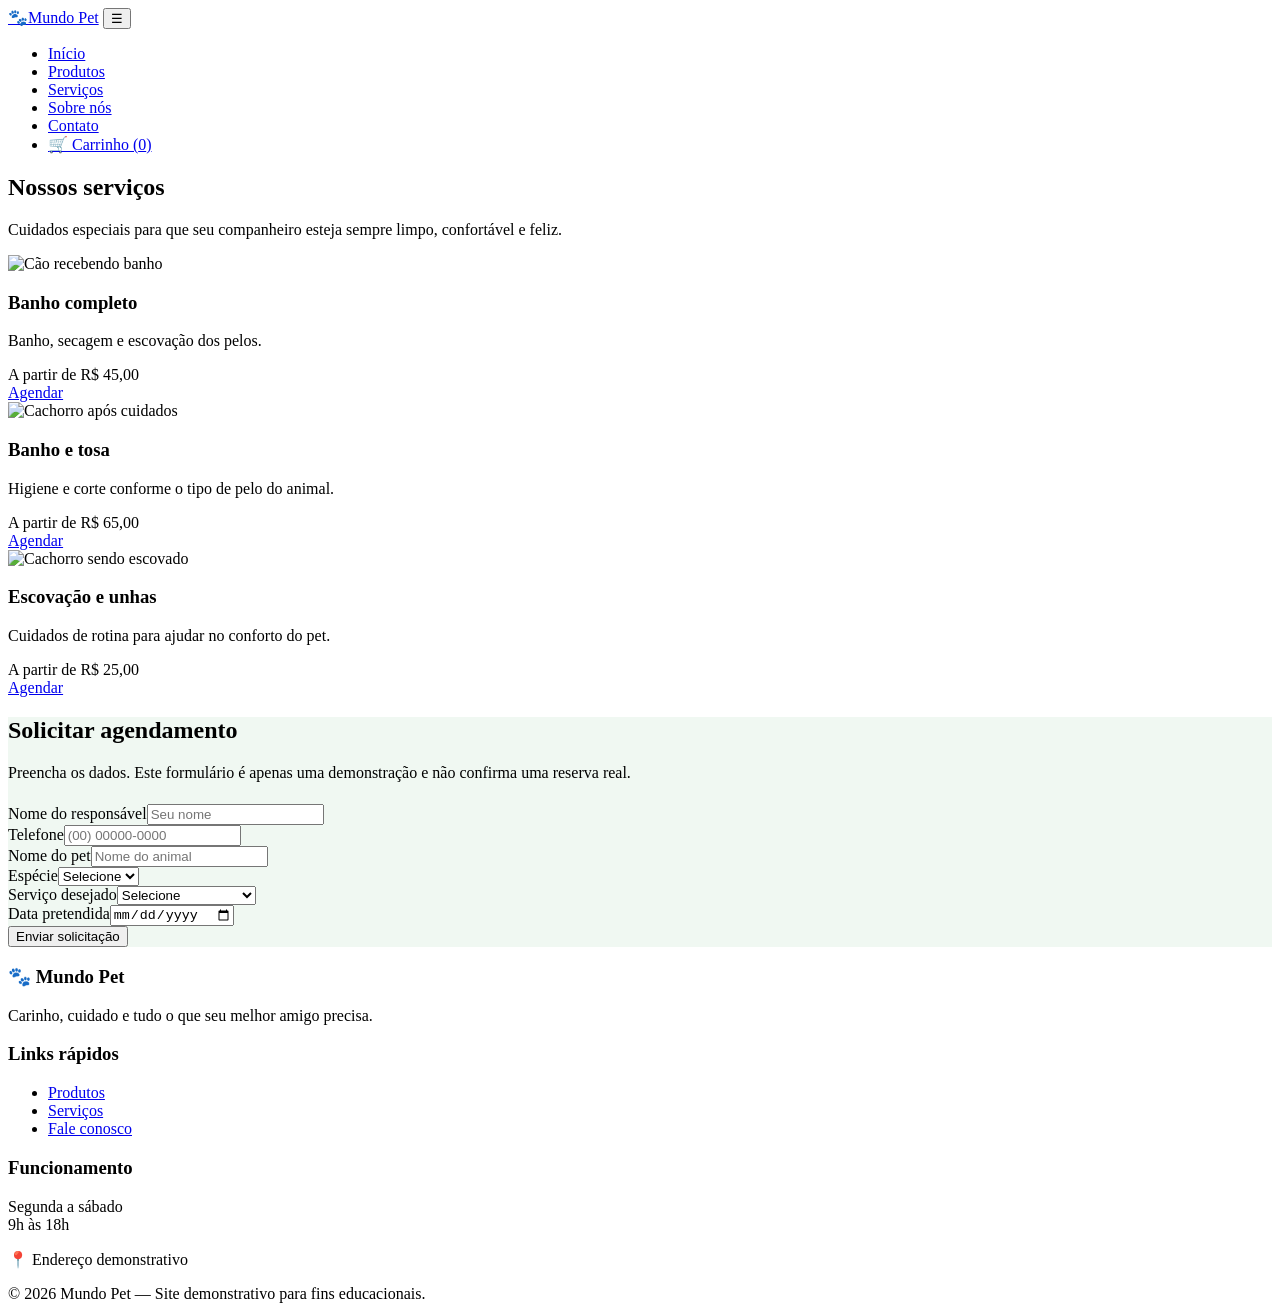
==== servicos.html @ 1e4cd00c "Add files via upload" ====
<!DOCTYPE html>
<html lang="pt-BR">
<head>
  <meta charset="UTF-8">
  <meta name="viewport" content="width=device-width, initial-scale=1.0">
  <meta name="description" content="Mundo Pet: produtos e serviços para cuidar do seu melhor amigo.">
  <title>Serviços | Mundo Pet</title>
  <link rel="stylesheet" href="css/style.css">
</head>
<body>

<header>
  <div class="container navbar">
    <a class="logo" href="index.html"><span class="logo-icon">🐾</span><span>Mundo Pet</span></a>
    <button class="menu-toggle" aria-label="Abrir menu" aria-expanded="false">☰</button>
    <nav aria-label="Menu principal">
      <ul class="nav-links">
        <li><a href="index.html" data-page="index.html">Início</a></li>
        <li><a href="produtos.html" data-page="produtos.html">Produtos</a></li>
        <li><a href="servicos.html" data-page="servicos.html">Serviços</a></li>
        <li><a href="sobre.html" data-page="sobre.html">Sobre nós</a></li>
        <li><a href="contato.html" data-page="contato.html">Contato</a></li>
        <li><a class="cart-link" href="carrinho.html" data-page="carrinho.html">🛒 Carrinho (<span class="cart-count">0</span>)</a></li>
      </ul>
    </nav>
  </div>
</header>

<main>

<section class="page-banner"><div class="container"><h1>Nossos serviços</h1><p>Cuidados especiais para que seu companheiro esteja sempre limpo, confortável e feliz.</p></div></section>
<section class="section"><div class="container">
  <div class="cards">
    <article class="card"><img src="https://images.unsplash.com/photo-1516734212186-a967f81ad0d7?auto=format&fit=crop&w=800&q=80" alt="Cão recebendo banho"><div class="card-content"><h3>Banho completo</h3><p>Banho, secagem e escovação dos pelos.</p><div class="price">A partir de R$ 45,00</div><a class="btn" href="#agendamento">Agendar</a></div></article>
    <article class="card"><img src="C:\Users\Aluno\Documents\foto/banho.jpg" alt="Cachorro após cuidados"><div class="card-content"><h3>Banho e tosa</h3><p>Higiene e corte conforme o tipo de pelo do animal.</p><div class="price">A partir de R$ 65,00</div><a class="btn" href="#agendamento">Agendar</a></div></article>
    <article class="card"><img src="C:\Users\Aluno\Documents\foto/dente.jpg" alt="Cachorro sendo escovado"><div class="card-content"><h3>Escovação e unhas</h3><p>Cuidados de rotina para ajudar no conforto do pet.</p><div class="price">A partir de R$ 25,00</div><a class="btn" href="#agendamento">Agendar</a></div></article>
  </div>
</div></section>
<section class="section" id="agendamento" style="background:#f0f8f2"><div class="container" style="max-width:760px">
  <h2>Solicitar agendamento</h2><p style="margin-bottom:22px">Preencha os dados. Este formulário é apenas uma demonstração e não confirma uma reserva real.</p>
  <form id="booking-form" class="form-grid">
    <div class="form-group"><label for="owner">Nome do responsável</label><input id="owner" name="owner" required placeholder="Seu nome"></div>
    <div class="form-group"><label for="phone">Telefone</label><input id="phone" name="phone" required type="tel" placeholder="(00) 00000-0000"></div>
    <div class="form-group"><label for="pet">Nome do pet</label><input id="pet" name="pet" required placeholder="Nome do animal"></div>
    <div class="form-group"><label for="species">Espécie</label><select id="species" required><option value="">Selecione</option><option>Cachorro</option><option>Gato</option><option>Outro</option></select></div>
    <div class="form-group"><label for="service">Serviço desejado</label><select id="service" required><option value="">Selecione</option><option>Banho completo</option><option>Banho e tosa</option><option>Escovação e unhas</option></select></div>
    <div class="form-group"><label for="date">Data pretendida</label><input id="date" type="date" required></div>
    <div class="form-group full"><button class="btn" type="submit">Enviar solicitação</button></div>
  </form>
</div></section>

</main>

<footer>
  <div class="container">
    <div class="footer-grid">
      <div><h3>🐾 Mundo Pet</h3><p>Carinho, cuidado e tudo o que seu melhor amigo precisa.</p></div>
      <div><h3>Links rápidos</h3><ul><li><a href="produtos.html">Produtos</a></li><li><a href="servicos.html">Serviços</a></li><li><a href="contato.html">Fale conosco</a></li></ul></div>
      <div><h3>Funcionamento</h3><p>Segunda a sábado<br>9h às 18h</p><p>📍 Endereço demonstrativo</p></div>
    </div>
    <div class="copyright">© 2026 Mundo Pet — Site demonstrativo para fins educacionais.</div>
  </div>
</footer>
<div class="toast" role="status" aria-live="polite"></div>
<script src="js/script.js"></script>


</body>
</html>
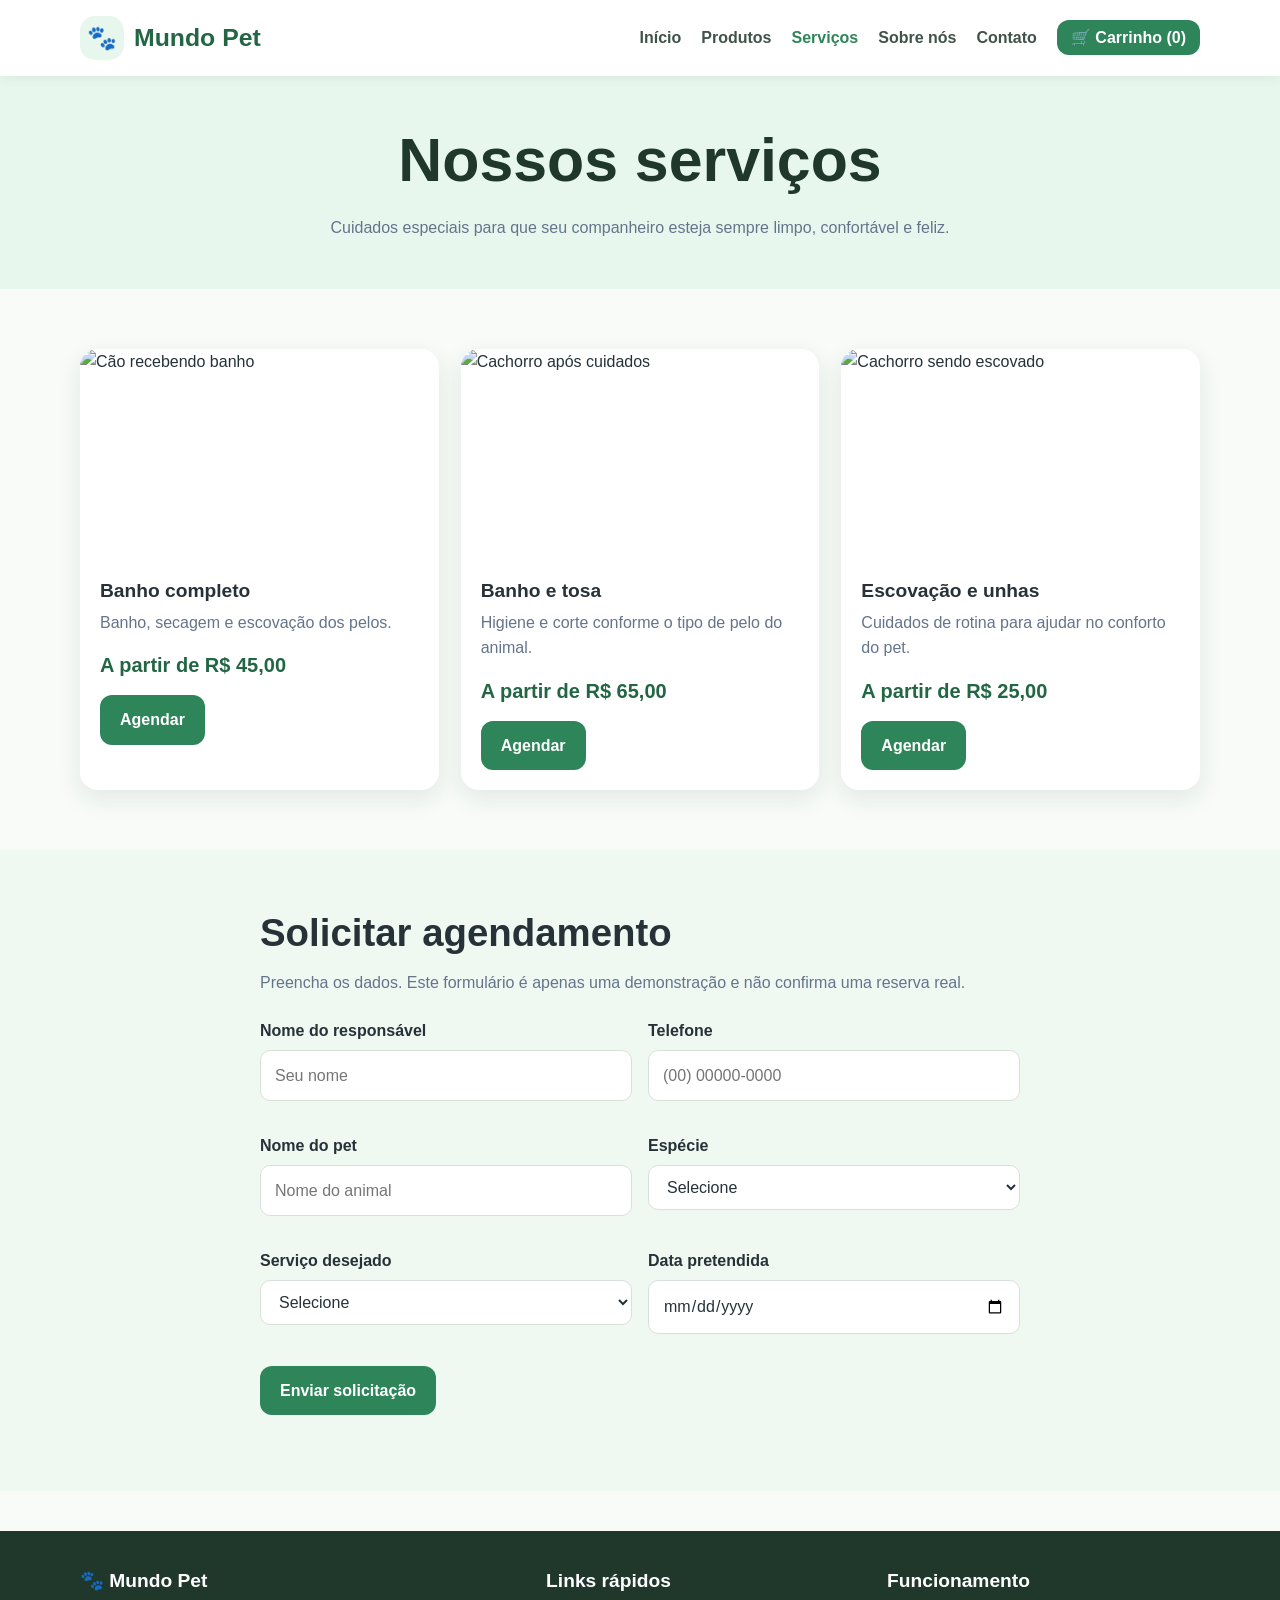
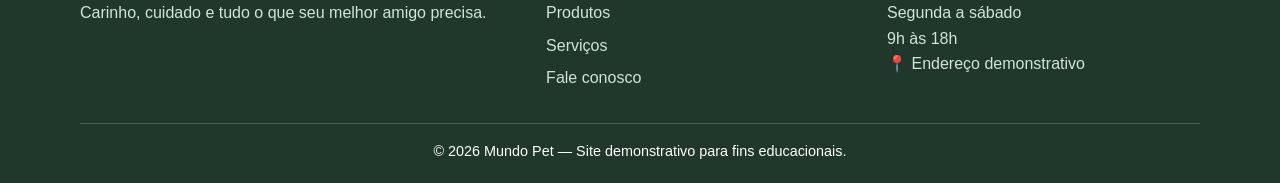
==== commit c374ffd0: "Update servicos.html" ====
--- a/servicos.html
+++ b/servicos.html
@@ -32,8 +32,8 @@
 <section class="section"><div class="container">
   <div class="cards">
     <article class="card"><img src="https://images.unsplash.com/photo-1516734212186-a967f81ad0d7?auto=format&fit=crop&w=800&q=80" alt="Cão recebendo banho"><div class="card-content"><h3>Banho completo</h3><p>Banho, secagem e escovação dos pelos.</p><div class="price">A partir de R$ 45,00</div><a class="btn" href="#agendamento">Agendar</a></div></article>
-    <article class="card"><img src="C:\Users\Aluno\Documents\foto/banho.jpg" alt="Cachorro após cuidados"><div class="card-content"><h3>Banho e tosa</h3><p>Higiene e corte conforme o tipo de pelo do animal.</p><div class="price">A partir de R$ 65,00</div><a class="btn" href="#agendamento">Agendar</a></div></article>
-    <article class="card"><img src="C:\Users\Aluno\Documents\foto/dente.jpg" alt="Cachorro sendo escovado"><div class="card-content"><h3>Escovação e unhas</h3><p>Cuidados de rotina para ajudar no conforto do pet.</p><div class="price">A partir de R$ 25,00</div><a class="btn" href="#agendamento">Agendar</a></div></article>
+    <article class="card"><img src="C:C:\Users\Aluno\Documents\img/ banho.jpg" alt="Cachorro após cuidados"><div class="card-content"><h3>Banho e tosa</h3><p>Higiene e corte conforme o tipo de pelo do animal.</p><div class="price">A partir de R$ 65,00</div><a class="btn" href="#agendamento">Agendar</a></div></article>
+    <article class="card"><img src="C:C:\Users\Aluno\Documents\img/ dente.jpg" alt="Cachorro sendo escovado"><div class="card-content"><h3>Escovação e unhas</h3><p>Cuidados de rotina para ajudar no conforto do pet.</p><div class="price">A partir de R$ 25,00</div><a class="btn" href="#agendamento">Agendar</a></div></article>
   </div>
 </div></section>
 <section class="section" id="agendamento" style="background:#f0f8f2"><div class="container" style="max-width:760px">
--- a/css/style.css
+++ b/css/style.css
@@ -0,0 +1,129 @@
+@import url('https://fonts.googleapis.com/css2?family=Nunito:wght@400;600;700;800&display=swap');
+
+:root {
+  --verde: #2f855a;
+  --verde-escuro: #226644;
+  --verde-claro: #e8f7ee;
+  --laranja: #ff9f43;
+  --texto: #263238;
+  --cinza: #64748b;
+  --branco: #fff;
+  --fundo: #f8fbf8;
+  --sombra: 0 8px 24px rgba(31, 65, 45, .10);
+}
+* { box-sizing: border-box; margin: 0; padding: 0; }
+html { scroll-behavior: smooth; }
+body { font-family: 'Nunito', Arial, sans-serif; color: var(--texto); background: var(--fundo); line-height: 1.6; }
+img { display: block; max-width: 100%; }
+a { color: inherit; text-decoration: none; }
+button, input, select, textarea { font: inherit; }
+button, .btn { cursor: pointer; border: 0; }
+.container { width: min(1120px, 92%); margin: 0 auto; }
+header { background: var(--branco); box-shadow: 0 2px 12px rgba(0,0,0,.06); position: sticky; top: 0; z-index: 20; }
+.navbar { min-height: 76px; display: flex; align-items: center; justify-content: space-between; gap: 20px; }
+.logo { display: flex; align-items: center; gap: 10px; color: var(--verde-escuro); font-weight: 800; font-size: 1.55rem; white-space: nowrap; }
+.logo-icon { display: grid; place-items: center; background: var(--verde-claro); width: 44px; height: 44px; border-radius: 15px; font-size: 1.5rem; }
+.nav-links { display: flex; align-items: center; gap: 20px; list-style: none; }
+.nav-links a { font-weight: 700; color: #40534a; padding: 8px 0; }
+.nav-links a:hover, .nav-links a.active { color: var(--verde); }
+.cart-link { background: var(--verde); color: white !important; padding: 9px 14px !important; border-radius: 12px; }
+.menu-toggle { display: none; background: var(--verde-claro); color: var(--verde-escuro); padding: 9px 12px; border-radius: 10px; font-size: 1.25rem; }
+.hero { padding: 66px 0; background: linear-gradient(120deg, #e8f7ee, #fff7e9); overflow: hidden; }
+.hero-grid { display: grid; grid-template-columns: 1.05fr .95fr; align-items: center; gap: 40px; }
+.eyebrow { display: inline-block; background: #fff; color: var(--verde); border-radius: 999px; padding: 7px 13px; font-weight: 800; font-size: .9rem; margin-bottom: 15px; }
+h1, h2, h3 { line-height: 1.2; }
+h1 { font-size: clamp(2.2rem, 5vw, 3.8rem); margin-bottom: 18px; color: #20382b; }
+h2 { font-size: clamp(1.7rem, 3vw, 2.4rem); margin-bottom: 14px; }
+h3 { font-size: 1.2rem; margin-bottom: 8px; }
+p { color: var(--cinza); }
+.hero p { font-size: 1.1rem; max-width: 580px; margin-bottom: 25px; }
+.hero-image { width: 100%; height: 390px; object-fit: cover; border-radius: 34px 34px 90px 34px; box-shadow: var(--sombra); }
+.btn { display: inline-flex; align-items: center; justify-content: center; gap: 8px; background: var(--verde); color: white; padding: 12px 20px; border-radius: 12px; font-weight: 800; transition: transform .2s, background .2s; }
+.btn:hover { background: var(--verde-escuro); transform: translateY(-2px); }
+.btn.secondary { background: white; color: var(--verde-escuro); border: 1px solid #cfe8d8; }
+.btn.orange { background: var(--laranja); color: #38230c; }
+.section { padding: 60px 0; }
+.section-head { display: flex; align-items: end; justify-content: space-between; gap: 20px; margin-bottom: 28px; }
+.section-head p { max-width: 550px; }
+.cards { display: grid; grid-template-columns: repeat(3, 1fr); gap: 22px; }
+.card { background: white; border-radius: 18px; box-shadow: var(--sombra); overflow: hidden; }
+.card img { width: 100%; height: 210px; object-fit: cover; }
+.card-content { padding: 20px; }
+.card-content p { margin: 7px 0 14px; }
+.category-grid { display: grid; grid-template-columns: repeat(4, 1fr); gap: 16px; }
+.category { background: white; padding: 22px 12px; border-radius: 16px; text-align: center; box-shadow: var(--sombra); }
+.category span { display: block; font-size: 2.1rem; margin-bottom: 7px; }
+.category h3 { font-size: 1rem; margin: 0; }
+.page-banner { padding: 48px 0; background: var(--verde-claro); text-align: center; }
+.page-banner p { max-width: 680px; margin: 8px auto 0; }
+.toolbar { display: flex; gap: 12px; flex-wrap: wrap; margin-bottom: 24px; }
+.toolbar input, .toolbar select { flex: 1; min-width: 180px; }
+input, select, textarea { width: 100%; padding: 12px 14px; border: 1px solid #d6e1d9; border-radius: 10px; background: white; color: var(--texto); outline-color: var(--verde); }
+label { display: block; font-weight: 800; margin-bottom: 6px; }
+.form-grid { display: grid; grid-template-columns: 1fr 1fr; gap: 16px; }
+.form-group { margin-bottom: 16px; }
+.form-group.full { grid-column: 1 / -1; }
+.notice { background: #fff6e7; padding: 14px 16px; border-radius: 12px; color: #805018; margin: 18px 0; }
+.price { color: var(--verde-escuro); font-size: 1.25rem; font-weight: 800; margin: 8px 0 14px; }
+.product-card .card-content { display: flex; flex-direction: column; align-items: flex-start; }
+.product-card .btn { margin-top: auto; }
+.two-col { display: grid; grid-template-columns: 1fr 1fr; align-items: center; gap: 36px; }
+.feature-image { width: 100%; height: 360px; object-fit: cover; border-radius: 24px; }
+.check-list { list-style: none; margin: 18px 0; }
+.check-list li { margin: 10px 0; color: #475569; }
+.check-list li::before { content: "✓"; color: var(--verde); font-weight: 900; margin-right: 10px; }
+.contact-grid { display: grid; grid-template-columns: .8fr 1.2fr; gap: 28px; }
+.info-panel { background: var(--verde-claro); border-radius: 18px; padding: 25px; }
+.info-panel p { margin: 10px 0 18px; }
+.cart-item { display: grid; grid-template-columns: 90px 1fr auto auto; align-items: center; gap: 16px; background: white; padding: 16px; border-radius: 14px; box-shadow: var(--sombra); margin-bottom: 14px; }
+.cart-item img { width: 90px; height: 80px; object-fit: cover; border-radius: 10px; }
+.qty { display: flex; align-items: center; gap: 10px; }
+.qty button { width: 30px; height: 30px; border-radius: 8px; background: var(--verde-claro); color: var(--verde-escuro); font-weight: 900; }
+.cart-summary { background: white; border-radius: 16px; padding: 22px; box-shadow: var(--sombra); max-width: 420px; margin: 25px 0 0 auto; }
+.summary-line { display: flex; justify-content: space-between; gap: 20px; margin: 10px 0; }
+.empty { text-align: center; background: white; padding: 40px 20px; border-radius: 16px; }
+footer { background: #20382b; color: white; padding: 38px 0 20px; margin-top: 40px; }
+.footer-grid { display: grid; grid-template-columns: 1.4fr 1fr 1fr; gap: 28px; margin-bottom: 25px; }
+footer p, footer a { color: #d4e3d9; }
+footer h3 { color: white; }
+footer ul { list-style: none; }
+footer li { margin: 7px 0; }
+.copyright { border-top: 1px solid #486354; padding-top: 16px; text-align: center; font-size: .9rem; }
+.toast { position: fixed; bottom: 20px; right: 20px; z-index: 50; background: #20382b; color: white; padding: 14px 18px; border-radius: 12px; box-shadow: var(--sombra); display: none; }
+.toast.show { display: block; }
+@media (max-width: 900px) {
+  .nav-links { gap: 12px; }
+  .nav-links a { font-size: .92rem; }
+  .hero-grid, .two-col, .contact-grid { grid-template-columns: 1fr; }
+  .hero-image { height: 330px; }
+  .cards { grid-template-columns: repeat(2, 1fr); }
+  .category-grid { grid-template-columns: repeat(2, 1fr); }
+}
+@media (max-width: 700px) {
+  .navbar { min-height: 68px; }
+  .menu-toggle { display: block; }
+  .nav-links { display: none; position: absolute; top: 68px; left: 0; right: 0; background: white; padding: 18px 5%; flex-direction: column; align-items: stretch; box-shadow: 0 12px 18px rgba(0,0,0,.08); }
+  .nav-links.open { display: flex; }
+  .nav-links a { display: block; padding: 9px 0; }
+  .nav-links .cart-link { text-align: center; padding: 10px !important; }
+  .hero { padding: 42px 0; }
+  .hero-image { height: 270px; border-radius: 22px; }
+  .section { padding: 42px 0; }
+  .section-head { display: block; }
+  .section-head .btn { margin-top: 15px; }
+  .cards { grid-template-columns: 1fr; }
+  .card img { height: 230px; }
+  .form-grid { grid-template-columns: 1fr; gap: 0; }
+  .form-group.full { grid-column: auto; }
+  .footer-grid { grid-template-columns: 1fr; }
+  .cart-item { grid-template-columns: 70px 1fr; }
+  .cart-item img { width: 70px; height: 70px; }
+  .cart-item .qty, .cart-item .item-total { grid-column: 2; }
+}
+@media (max-width: 420px) {
+  .logo { font-size: 1.25rem; }
+  .logo-icon { width: 38px; height: 38px; }
+  .category-grid { grid-template-columns: 1fr 1fr; gap: 10px; }
+  .category { padding: 16px 8px; }
+  .hero .btn { width: 100%; margin: 4px 0; }
+}
